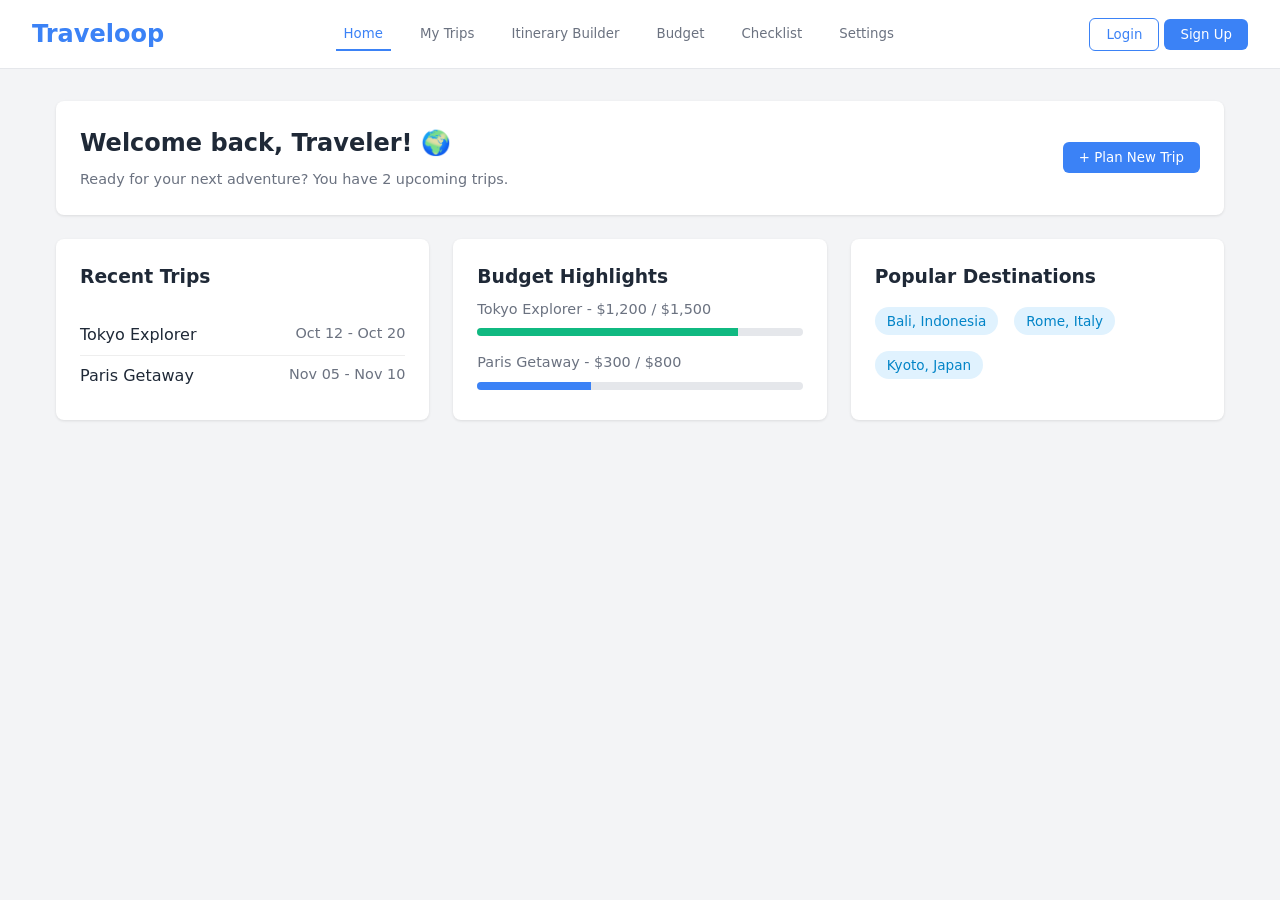
==== index.html @ bc07c1ad "Add files via upload" ====
<!DOCTYPE html>
<html lang="en">
<head>
    <meta charset="UTF-8">
    <meta name="viewport" content="width=device-width, initial-scale=1.0">
    <title>Traveloop - Travel Planning</title>
    <style>
        /* Base Variables & Reset */
        :root {
            --primary: #3b82f6;
            --primary-hover: #2563eb;
            --secondary: #10b981;
            --bg-body: #f3f4f6;
            --bg-surface: #ffffff;
            --text-main: #1f2937;
            --text-muted: #6b7280;
            --border: #e5e7eb;
            --danger: #ef4444;
        }
        * { box-sizing: border-box; margin: 0; padding: 0; font-family: 'Segoe UI', system-ui, sans-serif; }
        body { background-color: var(--bg-body); color: var(--text-main); line-height: 1.5; }

        /* Typography & Utility Classes */
        h1, h2, h3 { color: var(--text-main); margin-bottom: 0.5rem; }
        .text-muted { color: var(--text-muted); font-size: 0.9rem; }
        .flex { display: flex; }
        .justify-between { justify-content: space-between; }
        .align-center { align-items: center; }
        .gap-4 { gap: 1rem; }
        .btn { padding: 0.5rem 1rem; border: none; border-radius: 0.375rem; cursor: pointer; font-weight: 500; transition: background 0.2s; }
        .btn-primary { background: var(--primary); color: white; }
        .btn-primary:hover { background: var(--primary-hover); }
        .btn-outline { background: transparent; border: 1px solid var(--primary); color: var(--primary); }
        .btn-danger { background: var(--danger); color: white; }

        /* Navigation Bar */
        .navbar { background: var(--bg-surface); padding: 1rem 2rem; border-bottom: 1px solid var(--border); position: sticky; top: 0; z-index: 100; }
        .logo { font-size: 1.5rem; font-weight: bold; color: var(--primary); cursor: pointer; }
        .nav-links button { background: none; border: none; color: var(--text-muted); font-weight: 500; cursor: pointer; padding: 0.5rem; margin-right: 1rem; }
        .nav-links button:hover, .nav-links button.active { color: var(--primary); border-bottom: 2px solid var(--primary); }

        /* Layout */
        .container { max-width: 1200px; margin: 2rem auto; padding: 0 1rem; }
        .view-section { display: none; animation: fadeIn 0.3s ease-in; }
        .view-section.active { display: block; }
        @keyframes fadeIn { from { opacity: 0; transform: translateY(10px); } to { opacity: 1; transform: translateY(0); } }

        /* Cards & Forms */
        .card { background: var(--bg-surface); border-radius: 0.5rem; padding: 1.5rem; box-shadow: 0 1px 3px rgba(0,0,0,0.1); margin-bottom: 1.5rem; }
        .grid { display: grid; grid-template-columns: repeat(auto-fill, minmax(300px, 1fr)); gap: 1.5rem; }
        .form-group { margin-bottom: 1rem; display: flex; flex-direction: column; }
        .form-group label { font-weight: 500; margin-bottom: 0.25rem; font-size: 0.9rem; }
        .form-group input, .form-group textarea, .form-group select { padding: 0.5rem; border: 1px solid var(--border); border-radius: 0.25rem; font-family: inherit; }
        
        /* Specific Component Styles */
        .budget-bar { height: 8px; background: var(--border); border-radius: 4px; overflow: hidden; margin-top: 0.5rem; }
        .budget-fill { height: 100%; background: var(--secondary); width: 65%; }
        .checklist-item { display: flex; align-items: center; gap: 0.5rem; padding: 0.5rem 0; border-bottom: 1px solid var(--border); }
        .timeline-stop { border-left: 2px solid var(--primary); padding-left: 1.5rem; margin-bottom: 1.5rem; position: relative; }
        .timeline-stop::before { content: ''; position: absolute; left: -6px; top: 0; width: 10px; height: 10px; border-radius: 50%; background: var(--primary); }
    </style>
</head>
<body>

    <nav class="navbar flex justify-between align-center">
        <div class="logo" onclick="navigate('home')">Traveloop</div>
        <div class="nav-links">
            <button onclick="navigate('home')" class="active" id="nav-home">Home</button>
            <button onclick="navigate('my-trips')" id="nav-my-trips">My Trips</button>
            <button onclick="navigate('builder')" id="nav-builder">Itinerary Builder</button>
            <button onclick="navigate('budget')" id="nav-budget">Budget</button>
            <button onclick="navigate('checklist')" id="nav-checklist">Checklist</button>
            <button onclick="navigate('settings')" id="nav-settings">Settings</button>
        </div>
        <div class="auth-buttons">
            <button class="btn btn-outline" onclick="alert('Login modal opened')">Login</button>
            <button class="btn btn-primary" onclick="alert('Signup modal opened')">Sign Up</button>
        </div>
    </nav>

    <div class="container">

        <section id="home" class="view-section active">
            <div class="card flex justify-between align-center">
                <div>
                    <h2>Welcome back, Traveler! 🌍</h2>
                    <p class="text-muted">Ready for your next adventure? You have 2 upcoming trips.</p>
                </div>
                <button class="btn btn-primary" onclick="navigate('create-trip')">+ Plan New Trip</button>
            </div>

            <div class="grid">
                <div class="card">
                    <h3>Recent Trips</h3>
                    <ul style="list-style: none; padding-top: 1rem;">
                        <li class="flex justify-between" style="padding: 0.5rem 0; border-bottom: 1px solid #eee;">
                            <span>Tokyo Explorer</span> <span class="text-muted">Oct 12 - Oct 20</span>
                        </li>
                        <li class="flex justify-between" style="padding: 0.5rem 0;">
                            <span>Paris Getaway</span> <span class="text-muted">Nov 05 - Nov 10</span>
                        </li>
                    </ul>
                </div>
                <div class="card">
                    <h3>Budget Highlights</h3>
                    <p class="text-muted">Tokyo Explorer - $1,200 / $1,500</p>
                    <div class="budget-bar"><div class="budget-fill" style="width: 80%;"></div></div>
                    <p class="text-muted" style="margin-top: 1rem;">Paris Getaway - $300 / $800</p>
                    <div class="budget-bar"><div class="budget-fill" style="width: 35%; background: var(--primary);"></div></div>
                </div>
                <div class="card">
                    <h3>Popular Destinations</h3>
                    <div class="flex gap-4" style="margin-top: 1rem; flex-wrap: wrap;">
                        <span style="background: #e0f2fe; color: #0284c7; padding: 0.25rem 0.75rem; border-radius: 1rem; font-size: 0.85rem;">Bali, Indonesia</span>
                        <span style="background: #e0f2fe; color: #0284c7; padding: 0.25rem 0.75rem; border-radius: 1rem; font-size: 0.85rem;">Rome, Italy</span>
                        <span style="background: #e0f2fe; color: #0284c7; padding: 0.25rem 0.75rem; border-radius: 1rem; font-size: 0.85rem;">Kyoto, Japan</span>
                    </div>
                </div>
            </div>
        </section>

        <section id="create-trip" class="view-section">
            <div class="card" style="max-width: 600px; margin: 0 auto;">
                <h2>Create a New Trip</h2>
                <form onsubmit="event.preventDefault(); alert('Trip Saved!'); navigate('my-trips');">
                    <div class="form-group">
                        <label>Trip Name</label>
                        <input type="text" placeholder="e.g., Summer Backpacking" required>
                    </div>
                    <div class="flex gap-4">
                        <div class="form-group" style="flex: 1;">
                            <label>Start Date</label>
                            <input type="date" required>
                        </div>
                        <div class="form-group" style="flex: 1;">
                            <label>End Date</label>
                            <input type="date" required>
                        </div>
                    </div>
                    <div class="form-group">
                        <label>Description</label>
                        <textarea rows="3" placeholder="What is the vibe of this trip?"></textarea>
                    </div>
                    <div class="form-group">
                        <label>Cover Photo (Optional)</label>
                        <input type="file" accept="image/*">
                    </div>
                    <div style="text-align: right; margin-top: 1rem;">
                        <button type="button" class="btn btn-outline" onclick="navigate('home')">Cancel</button>
                        <button type="submit" class="btn btn-primary">Save Trip</button>
                    </div>
                </form>
            </div>
        </section>

        <section id="my-trips" class="view-section">
            <div class="flex justify-between align-center" style="margin-bottom: 1.5rem;">
                <h2>My Trips</h2>
                <button class="btn btn-primary" onclick="navigate('create-trip')">Create New</button>
            </div>
            <div class="grid">
                <div class="card">
                    <div style="background: #cbd5e1; height: 120px; border-radius: 0.25rem; margin-bottom: 1rem;"></div>
                    <h3>Tokyo Explorer</h3>
                    <p class="text-muted">Oct 12, 2024 - Oct 20, 2024</p>
                    <p class="text-muted">Destinations: 3 Cities</p>
                    <div class="flex justify-between" style="margin-top: 1rem;">
                        <button class="btn btn-primary" onclick="navigate('builder')">Manage Plan</button>
                        <div>
                            <button class="btn btn-outline" style="padding: 0.3rem 0.5rem;" title="Edit">✎</button>
                            <button class="btn btn-danger" style="padding: 0.3rem 0.5rem;" title="Delete">🗑</button>
                        </div>
                    </div>
                </div>
            </div>
        </section>

        <section id="builder" class="view-section">
            <div class="card">
                <div class="flex justify-between align-center" style="margin-bottom: 2rem;">
                    <h2>Tokyo Explorer - Itinerary</h2>
                    <div class="flex gap-4">
                        <button class="btn btn-outline" onclick="alert('Opening City Search Sidebar...')">+ Add City Stop</button>
                        <button class="btn btn-primary" onclick="alert('Opening Activity Search...')">+ Add Activity</button>
                    </div>
                </div>

                <div class="timeline-stop">
                    <h3>Day 1: Tokyo Arrival</h3>
                    <p class="text-muted">Oct 12, 2024</p>
                    <div class="card" style="margin-top: 1rem; box-shadow: none; border: 1px solid var(--border);">
                        <div class="flex justify-between">
                            <strong>Check-in at Shinjuku Hotel</strong>
                            <span>2:00 PM</span>
                        </div>
                        <p class="text-muted">Cost: $150/night</p>
                    </div>
                </div>
                
                <div class="timeline-stop">
                    <h3>Day 2: Exploring Shibuya</h3>
                    <p class="text-muted">Oct 13, 2024</p>
                    <div class="card" style="margin-top: 1rem; box-shadow: none; border: 1px solid var(--border);">
                        <div class="flex justify-between">
                            <strong>Shibuya Crossing & Hachiko</strong>
                            <span>10:00 AM</span>
                        </div>
                        <p class="text-muted">Activity • Free</p>
                    </div>
                </div>
            </div>
        </section>

        <section id="budget" class="view-section">
            <div class="card">
                <h2>Trip Budget & Cost Breakdown</h2>
                <div class="grid">
                    <div>
                        <h3>Total Estimated: $1,500</h3>
                        <p class="text-muted" style="color: var(--danger);">Alert: Day 2 is $50 over budget!</p>
                        
                        <div style="margin-top: 2rem;">
                            <label>Stay (40%)</label>
                            <div class="budget-bar"><div class="budget-fill" style="width: 40%; background: #8b5cf6;"></div></div>
                            <label style="display:block; margin-top:1rem;">Flights (30%)</label>
                            <div class="budget-bar"><div class="budget-fill" style="width: 30%; background: #ec4899;"></div></div>
                            <label style="display:block; margin-top:1rem;">Activities & Food (30%)</label>
                            <div class="budget-bar"><div class="budget-fill" style="width: 30%; background: #f59e0b;"></div></div>
                        </div>
                    </div>
                    <div style="display: flex; justify-content: center; align-items: center;">
                        <div style="width: 200px; height: 200px; border-radius: 50%; border: 20px solid #f3f4f6; border-top-color: #8b5cf6; border-right-color: #ec4899; border-bottom-color: #f59e0b; border-left-color: #f59e0b;"></div>
                    </div>
                </div>
            </div>
        </section>

        <section id="checklist" class="view-section">
            <div class="card" style="max-width: 600px; margin: 0 auto;">
                <div class="flex justify-between align-center">
                    <h2>Packing Checklist</h2>
                    <button class="btn btn-outline" onclick="alert('Checklist Reset!')">Reset List</button>
                </div>
                
                <div style="margin-top: 1.5rem;">
                    <h3>Documents</h3>
                    <div class="checklist-item"><input type="checkbox" checked> Passport & Visa</div>
                    <div class="checklist-item"><input type="checkbox"> Flight Tickets</div>
                </div>

                <div style="margin-top: 1.5rem;">
                    <h3>Electronics</h3>
                    <div class="checklist-item"><input type="checkbox"> Phone Charger</div>
                    <div class="checklist-item"><input type="checkbox"> Power Bank</div>
                    <div class="checklist-item"><input type="checkbox"> Universal Adapter</div>
                </div>
                
                <div class="flex gap-4" style="margin-top: 1.5rem;">
                    <input type="text" placeholder="Add new item..." style="flex: 1; padding: 0.5rem; border: 1px solid var(--border); border-radius: 0.25rem;">
                    <button class="btn btn-primary">Add</button>
                </div>
            </div>
        </section>

        <section id="settings" class="view-section">
            <div class="card" style="max-width: 600px; margin: 0 auto;">
                <h2>User Profile & Settings</h2>
                <div class="form-group">
                    <label>Display Name</label>
                    <input type="text" value="Traveler Jane">
                </div>
                <div class="form-group">
                    <label>Email Address</label>
                    <input type="email" value="jane@traveloop.com">
                </div>
                <div class="form-group">
                    <label>Language Preference</label>
                    <select>
                        <option>English</option>
                        <option>Spanish</option>
                        <option>French</option>
                    </select>
                </div>
                <div style="margin-top: 2rem; border-top: 1px solid var(--border); padding-top: 1rem;">
                    <button class="btn btn-danger" onclick="alert('Are you sure you want to delete your account?')">Delete Account</button>
                </div>
            </div>
        </section>

    </div>

    <script>
        function navigate(viewId) {
            // Hide all sections
            const sections = document.querySelectorAll('.view-section');
            sections.forEach(section => {
                section.classList.remove('active');
            });

            // Remove active class from nav buttons
            const navButtons = document.querySelectorAll('.nav-links button');
            navButtons.forEach(btn => {
                btn.classList.remove('active');
            });

            // Show selected section
            const targetSection = document.getElementById(viewId);
            if (targetSection) {
                targetSection.classList.add('active');
            }

            // Highlight nav button if it exists
            const targetNav = document.getElementById('nav-' + viewId);
            if (targetNav) {
                targetNav.classList.add('active');
            }
        }
    </script>
</body>
</html>
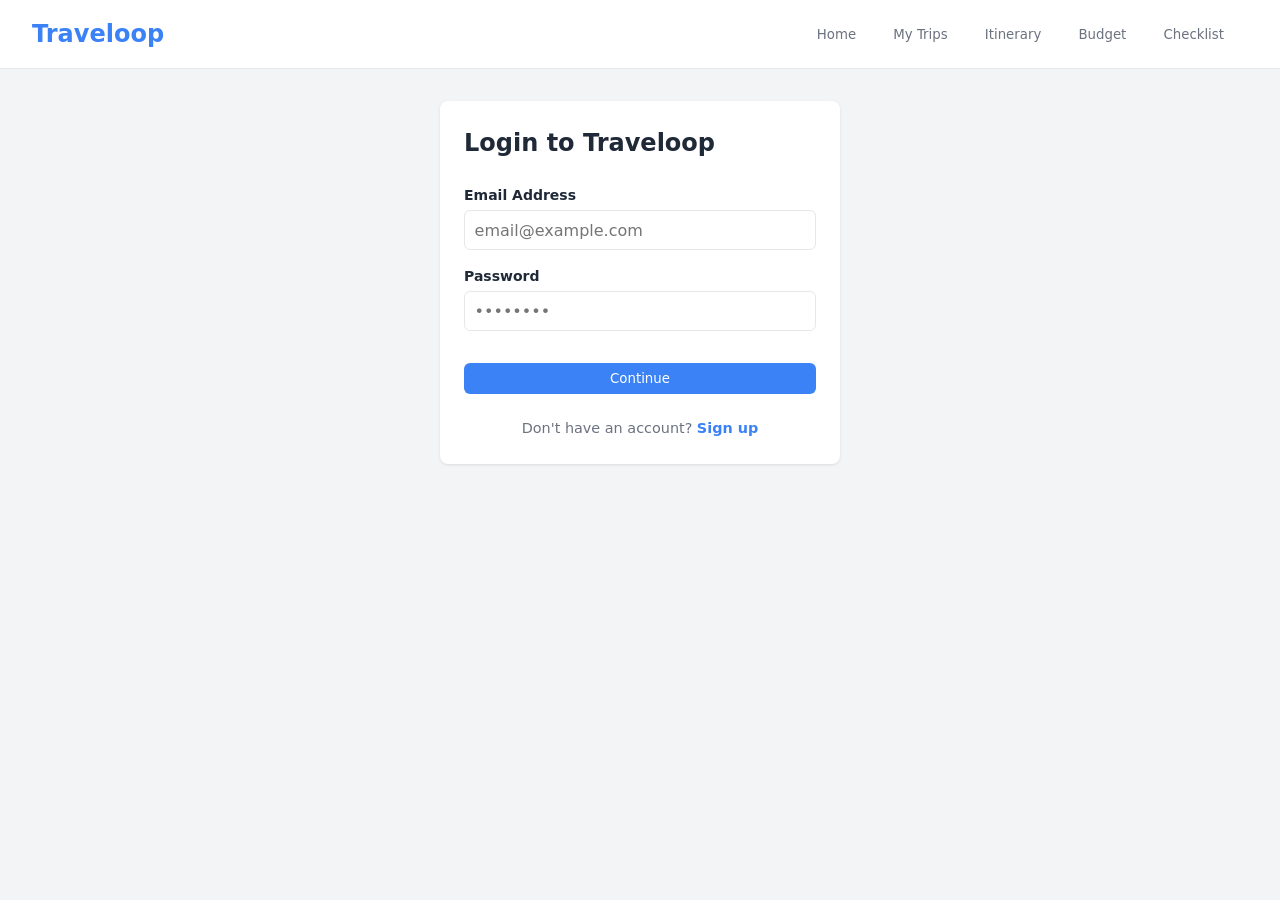
==== commit 6c082b67: "Add files via upload" ====
--- a/index.html
+++ b/index.html
@@ -3,318 +3,360 @@
 <head>
     <meta charset="UTF-8">
     <meta name="viewport" content="width=device-width, initial-scale=1.0">
-    <title>Traveloop - Travel Planning</title>
+    <title>Traveloop - End-to-End Travel Planning</title>
     <style>
-        /* Base Variables & Reset */
-        :root {
-            --primary: #3b82f6;
-            --primary-hover: #2563eb;
-            --secondary: #10b981;
-            --bg-body: #f3f4f6;
-            --bg-surface: #ffffff;
-            --text-main: #1f2937;
-            --text-muted: #6b7280;
-            --border: #e5e7eb;
-            --danger: #ef4444;
+        :root { 
+            --primary: #3b82f6; --primary-hover: #2563eb; --secondary: #10b981; 
+            --bg-body: #f3f4f6; --bg-surface: #ffffff; --text-main: #1f2937; 
+            --text-muted: #6b7280; --border: #e5e7eb; --danger: #ef4444; 
         }
         * { box-sizing: border-box; margin: 0; padding: 0; font-family: 'Segoe UI', system-ui, sans-serif; }
         body { background-color: var(--bg-body); color: var(--text-main); line-height: 1.5; }
-
-        /* Typography & Utility Classes */
-        h1, h2, h3 { color: var(--text-main); margin-bottom: 0.5rem; }
-        .text-muted { color: var(--text-muted); font-size: 0.9rem; }
-        .flex { display: flex; }
-        .justify-between { justify-content: space-between; }
-        .align-center { align-items: center; }
-        .gap-4 { gap: 1rem; }
-        .btn { padding: 0.5rem 1rem; border: none; border-radius: 0.375rem; cursor: pointer; font-weight: 500; transition: background 0.2s; }
+        
+        /* Navigation */
+        .navbar { background: var(--bg-surface); padding: 1rem 2rem; border-bottom: 1px solid var(--border); position: sticky; top: 0; z-index: 100; }
+        .logo { font-size: 1.5rem; font-weight: bold; color: var(--primary); cursor: pointer; }
+        .nav-links button { background: none; border: none; color: var(--text-muted); font-weight: 500; cursor: pointer; padding: 0.5rem; margin-right: 1rem; transition: 0.2s; }
+        .nav-links button.active { color: var(--primary); border-bottom: 2px solid var(--primary); }
+        
+        /* Layout */
+        .container { max-width: 1200px; margin: 2rem auto; padding: 0 1rem; }
+        .view-section { display: none; }
+        .view-section.active { display: block; animation: fadeIn 0.3s ease-in; }
+        @keyframes fadeIn { from { opacity: 0; transform: translateY(10px); } to { opacity: 1; transform: translateY(0); } }
+        
+        /* Components */
+        .card { background: var(--bg-surface); border-radius: 0.5rem; padding: 1.5rem; box-shadow: 0 1px 3px rgba(0,0,0,0.1); margin-bottom: 1.5rem; }
+        .grid { display: grid; grid-template-columns: repeat(auto-fill, minmax(300px, 1fr)); gap: 1.5rem; }
+        .btn { padding: 0.5rem 1rem; border: none; border-radius: 0.375rem; cursor: pointer; font-weight: 500; transition: 0.2s; }
         .btn-primary { background: var(--primary); color: white; }
         .btn-primary:hover { background: var(--primary-hover); }
         .btn-outline { background: transparent; border: 1px solid var(--primary); color: var(--primary); }
-        .btn-danger { background: var(--danger); color: white; }
-
-        /* Navigation Bar */
-        .navbar { background: var(--bg-surface); padding: 1rem 2rem; border-bottom: 1px solid var(--border); position: sticky; top: 0; z-index: 100; }
-        .logo { font-size: 1.5rem; font-weight: bold; color: var(--primary); cursor: pointer; }
-        .nav-links button { background: none; border: none; color: var(--text-muted); font-weight: 500; cursor: pointer; padding: 0.5rem; margin-right: 1rem; }
-        .nav-links button:hover, .nav-links button.active { color: var(--primary); border-bottom: 2px solid var(--primary); }
-
-        /* Layout */
-        .container { max-width: 1200px; margin: 2rem auto; padding: 0 1rem; }
-        .view-section { display: none; animation: fadeIn 0.3s ease-in; }
-        .view-section.active { display: block; }
-        @keyframes fadeIn { from { opacity: 0; transform: translateY(10px); } to { opacity: 1; transform: translateY(0); } }
-
-        /* Cards & Forms */
-        .card { background: var(--bg-surface); border-radius: 0.5rem; padding: 1.5rem; box-shadow: 0 1px 3px rgba(0,0,0,0.1); margin-bottom: 1.5rem; }
-        .grid { display: grid; grid-template-columns: repeat(auto-fill, minmax(300px, 1fr)); gap: 1.5rem; }
+        .btn-danger { background: transparent; color: var(--danger); }
+        
+        /* Forms */
         .form-group { margin-bottom: 1rem; display: flex; flex-direction: column; }
-        .form-group label { font-weight: 500; margin-bottom: 0.25rem; font-size: 0.9rem; }
-        .form-group input, .form-group textarea, .form-group select { padding: 0.5rem; border: 1px solid var(--border); border-radius: 0.25rem; font-family: inherit; }
-        
-        /* Specific Component Styles */
-        .budget-bar { height: 8px; background: var(--border); border-radius: 4px; overflow: hidden; margin-top: 0.5rem; }
-        .budget-fill { height: 100%; background: var(--secondary); width: 65%; }
-        .checklist-item { display: flex; align-items: center; gap: 0.5rem; padding: 0.5rem 0; border-bottom: 1px solid var(--border); }
-        .timeline-stop { border-left: 2px solid var(--primary); padding-left: 1.5rem; margin-bottom: 1.5rem; position: relative; }
+        .form-group label { font-size: 0.875rem; font-weight: 600; margin-bottom: 0.25rem; }
+        .form-group input, .form-group textarea { padding: 0.6rem; border: 1px solid var(--border); border-radius: 0.375rem; font-size: 1rem; }
+        
+        /* Itinerary Timeline */
+        .timeline-stop { border-left: 2px solid var(--primary); padding-left: 1.5rem; margin-bottom: 2rem; position: relative; }
         .timeline-stop::before { content: ''; position: absolute; left: -6px; top: 0; width: 10px; height: 10px; border-radius: 50%; background: var(--primary); }
+        
+        /* Utility Classes */
+        .flex { display: flex; } .justify-between { justify-content: space-between; } .align-center { align-items: center; } .gap-4 { gap: 1rem; }
+        .text-muted { color: var(--text-muted); font-size: 0.9rem; }
     </style>
 </head>
 <body>
 
     <nav class="navbar flex justify-between align-center">
-        <div class="logo" onclick="navigate('home')">Traveloop</div>
+        <div class="logo" onclick="App.navigate('home')">Traveloop</div>
         <div class="nav-links">
-            <button onclick="navigate('home')" class="active" id="nav-home">Home</button>
-            <button onclick="navigate('my-trips')" id="nav-my-trips">My Trips</button>
-            <button onclick="navigate('builder')" id="nav-builder">Itinerary Builder</button>
-            <button onclick="navigate('budget')" id="nav-budget">Budget</button>
-            <button onclick="navigate('checklist')" id="nav-checklist">Checklist</button>
-            <button onclick="navigate('settings')" id="nav-settings">Settings</button>
-        </div>
-        <div class="auth-buttons">
-            <button class="btn btn-outline" onclick="alert('Login modal opened')">Login</button>
-            <button class="btn btn-primary" onclick="alert('Signup modal opened')">Sign Up</button>
+            <button onclick="App.navigate('home')" id="nav-home">Home</button>
+            <button onclick="App.navigate('my-trips')" id="nav-my-trips">My Trips</button>
+            <button onclick="App.navigate('builder')" id="nav-builder">Itinerary</button>
+            <button onclick="App.navigate('budget')" id="nav-budget">Budget</button>
+            <button onclick="App.navigate('checklist')" id="nav-checklist">Checklist</button>
         </div>
     </nav>
 
     <div class="container">
-
-        <section id="home" class="view-section active">
+        <section id="auth" class="view-section">
+    <div class="card" style="max-width: 400px; margin: 2rem auto;">
+        <h2 id="auth-title">Login to Traveloop</h2>
+        <form id="auth-form" style="margin-top: 1.5rem;">
+            <div class="form-group" id="name-group" style="display:none;">
+                <label>Full Name</label>
+                <input type="text" name="name" placeholder="John Doe">
+            </div>
+            
+            <div class="form-group">
+                <label>Email Address</label>
+                <input type="email" name="email" required placeholder="email@example.com">
+            </div>
+            
+            <div class="form-group">
+                <label>Password</label>
+                <input type="password" name="password" required placeholder="••••••••">
+            </div>
+            
+            <button type="submit" class="btn btn-primary" style="width: 100%; margin-top: 1rem;">Continue</button>
+            
+            <p class="text-muted" style="margin-top: 1.5rem; text-align: center; cursor: pointer;" onclick="App.toggleAuthMode()">
+                Don't have an account? <span style="color: var(--primary); font-weight: 600;">Sign up</span>
+            </p>
+        </form>
+    </div>
+</section>
+        <section id="home" class="view-section">
             <div class="card flex justify-between align-center">
                 <div>
-                    <h2>Welcome back, Traveler! 🌍</h2>
-                    <p class="text-muted">Ready for your next adventure? You have 2 upcoming trips.</p>
-                </div>
-                <button class="btn btn-primary" onclick="navigate('create-trip')">+ Plan New Trip</button>
-            </div>
-
+                    <h2>Welcome to Traveloop 🌍</h2>
+                    <p class="text-muted">Transforming the way you plan and experience travel[cite: 4].</p>
+                </div>
+                <button class="btn btn-primary" onclick="App.navigate('create-trip')">+ Plan New Trip</button>
+            </div>
             <div class="grid">
                 <div class="card">
                     <h3>Recent Trips</h3>
-                    <ul style="list-style: none; padding-top: 1rem;">
-                        <li class="flex justify-between" style="padding: 0.5rem 0; border-bottom: 1px solid #eee;">
-                            <span>Tokyo Explorer</span> <span class="text-muted">Oct 12 - Oct 20</span>
-                        </li>
-                        <li class="flex justify-between" style="padding: 0.5rem 0;">
-                            <span>Paris Getaway</span> <span class="text-muted">Nov 05 - Nov 10</span>
-                        </li>
-                    </ul>
+                    <div id="dashboard-recent-list" style="margin-top:1rem;"></div>
                 </div>
                 <div class="card">
-                    <h3>Budget Highlights</h3>
-                    <p class="text-muted">Tokyo Explorer - $1,200 / $1,500</p>
-                    <div class="budget-bar"><div class="budget-fill" style="width: 80%;"></div></div>
-                    <p class="text-muted" style="margin-top: 1rem;">Paris Getaway - $300 / $800</p>
-                    <div class="budget-bar"><div class="budget-fill" style="width: 35%; background: var(--primary);"></div></div>
-                </div>
-                <div class="card">
-                    <h3>Popular Destinations</h3>
-                    <div class="flex gap-4" style="margin-top: 1rem; flex-wrap: wrap;">
-                        <span style="background: #e0f2fe; color: #0284c7; padding: 0.25rem 0.75rem; border-radius: 1rem; font-size: 0.85rem;">Bali, Indonesia</span>
-                        <span style="background: #e0f2fe; color: #0284c7; padding: 0.25rem 0.75rem; border-radius: 1rem; font-size: 0.85rem;">Rome, Italy</span>
-                        <span style="background: #e0f2fe; color: #0284c7; padding: 0.25rem 0.75rem; border-radius: 1rem; font-size: 0.85rem;">Kyoto, Japan</span>
-                    </div>
+                    <h3>Budget Overview</h3>
+                    <div id="dashboard-budget-summary">Select a trip to see highlights[cite: 35].</div>
                 </div>
             </div>
         </section>
 
         <section id="create-trip" class="view-section">
             <div class="card" style="max-width: 600px; margin: 0 auto;">
-                <h2>Create a New Trip</h2>
-                <form onsubmit="event.preventDefault(); alert('Trip Saved!'); navigate('my-trips');">
-                    <div class="form-group">
-                        <label>Trip Name</label>
-                        <input type="text" placeholder="e.g., Summer Backpacking" required>
+                <h2>Start Your Journey [cite: 38]</h2>
+                <form id="form-create-trip" style="margin-top:1.5rem;">
+                    <div class="form-group"><label>Trip Name</label><input name="name" placeholder="e.g. Summer in Europe" required></div>
+                    <div class="flex gap-4">
+                        <div class="form-group" style="flex: 1;"><label>Start Date</label><input name="start" type="date" required></div>
+                        <div class="form-group" style="flex: 1;"><label>End Date</label><input name="end" type="date" required></div>
                     </div>
-                    <div class="flex gap-4">
-                        <div class="form-group" style="flex: 1;">
-                            <label>Start Date</label>
-                            <input type="date" required>
-                        </div>
-                        <div class="form-group" style="flex: 1;">
-                            <label>End Date</label>
-                            <input type="date" required>
-                        </div>
-                    </div>
-                    <div class="form-group">
-                        <label>Description</label>
-                        <textarea rows="3" placeholder="What is the vibe of this trip?"></textarea>
-                    </div>
-                    <div class="form-group">
-                        <label>Cover Photo (Optional)</label>
-                        <input type="file" accept="image/*">
-                    </div>
-                    <div style="text-align: right; margin-top: 1rem;">
-                        <button type="button" class="btn btn-outline" onclick="navigate('home')">Cancel</button>
-                        <button type="submit" class="btn btn-primary">Save Trip</button>
-                    </div>
+                    <div class="form-group"><label>Description [cite: 40]</label><textarea name="desc" rows="3" placeholder="What are you dreaming of?"></textarea></div>
+                    <div style="text-align: right;"><button type="submit" class="btn btn-primary">Create Itinerary</button></div>
                 </form>
             </div>
         </section>
 
         <section id="my-trips" class="view-section">
             <div class="flex justify-between align-center" style="margin-bottom: 1.5rem;">
-                <h2>My Trips</h2>
-                <button class="btn btn-primary" onclick="navigate('create-trip')">Create New</button>
-            </div>
-            <div class="grid">
-                <div class="card">
-                    <div style="background: #cbd5e1; height: 120px; border-radius: 0.25rem; margin-bottom: 1rem;"></div>
-                    <h3>Tokyo Explorer</h3>
-                    <p class="text-muted">Oct 12, 2024 - Oct 20, 2024</p>
-                    <p class="text-muted">Destinations: 3 Cities</p>
-                    <div class="flex justify-between" style="margin-top: 1rem;">
-                        <button class="btn btn-primary" onclick="navigate('builder')">Manage Plan</button>
-                        <div>
-                            <button class="btn btn-outline" style="padding: 0.3rem 0.5rem;" title="Edit">✎</button>
-                            <button class="btn btn-danger" style="padding: 0.3rem 0.5rem;" title="Delete">🗑</button>
-                        </div>
-                    </div>
-                </div>
-            </div>
+                <h2>My Planned Trips [cite: 43]</h2>
+                <button class="btn btn-primary" onclick="App.navigate('create-trip')">Add New</button>
+            </div>
+            <div class="grid" id="trip-list-grid"></div>
         </section>
 
         <section id="builder" class="view-section">
             <div class="card">
                 <div class="flex justify-between align-center" style="margin-bottom: 2rem;">
-                    <h2>Tokyo Explorer - Itinerary</h2>
-                    <div class="flex gap-4">
-                        <button class="btn btn-outline" onclick="alert('Opening City Search Sidebar...')">+ Add City Stop</button>
-                        <button class="btn btn-primary" onclick="alert('Opening Activity Search...')">+ Add Activity</button>
-                    </div>
-                </div>
-
-                <div class="timeline-stop">
-                    <h3>Day 1: Tokyo Arrival</h3>
-                    <p class="text-muted">Oct 12, 2024</p>
-                    <div class="card" style="margin-top: 1rem; box-shadow: none; border: 1px solid var(--border);">
-                        <div class="flex justify-between">
-                            <strong>Check-in at Shinjuku Hotel</strong>
-                            <span>2:00 PM</span>
-                        </div>
-                        <p class="text-muted">Cost: $150/night</p>
-                    </div>
-                </div>
-                
-                <div class="timeline-stop">
-                    <h3>Day 2: Exploring Shibuya</h3>
-                    <p class="text-muted">Oct 13, 2024</p>
-                    <div class="card" style="margin-top: 1rem; box-shadow: none; border: 1px solid var(--border);">
-                        <div class="flex justify-between">
-                            <strong>Shibuya Crossing & Hachiko</strong>
-                            <span>10:00 AM</span>
-                        </div>
-                        <p class="text-muted">Activity • Free</p>
-                    </div>
-                </div>
+                    <h2 id="builder-trip-name">Itinerary Builder</h2>
+                    <button class="btn btn-outline" onclick="App.addStopPrompt()">+ Add City Stop [cite: 51]</button>
+                </div>
+                <div id="itinerary-timeline"></div>
             </div>
         </section>
 
         <section id="budget" class="view-section">
             <div class="card">
-                <h2>Trip Budget & Cost Breakdown</h2>
-                <div class="grid">
-                    <div>
-                        <h3>Total Estimated: $1,500</h3>
-                        <p class="text-muted" style="color: var(--danger);">Alert: Day 2 is $50 over budget!</p>
-                        
-                        <div style="margin-top: 2rem;">
-                            <label>Stay (40%)</label>
-                            <div class="budget-bar"><div class="budget-fill" style="width: 40%; background: #8b5cf6;"></div></div>
-                            <label style="display:block; margin-top:1rem;">Flights (30%)</label>
-                            <div class="budget-bar"><div class="budget-fill" style="width: 30%; background: #ec4899;"></div></div>
-                            <label style="display:block; margin-top:1rem;">Activities & Food (30%)</label>
-                            <div class="budget-bar"><div class="budget-fill" style="width: 30%; background: #f59e0b;"></div></div>
-                        </div>
-                    </div>
-                    <div style="display: flex; justify-content: center; align-items: center;">
-                        <div style="width: 200px; height: 200px; border-radius: 50%; border: 20px solid #f3f4f6; border-top-color: #8b5cf6; border-right-color: #ec4899; border-bottom-color: #f59e0b; border-left-color: #f59e0b;"></div>
-                    </div>
-                </div>
+                <h2>Cost Breakdown & Analysis [cite: 70]</h2>
+                <div id="budget-content" style="margin-top:1.5rem;"></div>
             </div>
         </section>
 
         <section id="checklist" class="view-section">
             <div class="card" style="max-width: 600px; margin: 0 auto;">
+                <h2>Packing Checklist [cite: 75]</h2>
+                <div id="checklist-ui" style="margin-top:1.5rem;"></div>
+            </div>
+        </section>
+    </div>
+
+    <script>const App = {
+    state: { 
+        userId: localStorage.getItem('tr_uid'), 
+        activeTripId: null,
+        currentView: 'auth' 
+    },
+
+    init() {
+        this.attachListeners();
+        // If user is logged in, go home. Otherwise, show auth screen[cite: 29].
+        this.state.userId ? this.navigate('home') : this.navigate('auth');
+    },
+
+    attachListeners() {
+        const authForm = document.getElementById('auth-form');
+        if (authForm) authForm.onsubmit = (e) => this.handleAuth(e);
+
+        const tripForm = document.getElementById('form-create-trip');
+        if (tripForm) {
+            tripForm.onsubmit = async (e) => {
+                e.preventDefault();
+                const fd = new FormData(e.target);
+                const data = Object.fromEntries(fd);
+                data.user_id = this.state.userId;
+
+                const res = await fetch('api.php?action=createTrip', {
+                    method: 'POST',
+                    body: JSON.stringify(data)
+                });
+                const result = await res.json();
+                if (result.success) {
+                    this.state.activeTripId = result.trip_id;
+                    this.navigate('builder');
+                }
+            };
+        }
+    },
+
+    navigate(viewId) {
+        this.state.currentView = viewId;
+        // Reset visibility for all sections
+        document.querySelectorAll('.view-section').forEach(s => s.classList.remove('active'));
+        document.querySelectorAll('.nav-links button').forEach(b => b.classList.remove('active'));
+        
+        const target = document.getElementById(viewId);
+        if (target) {
+            target.classList.add('active');
+        } else {
+            console.error("Could not find section ID:", viewId);
+        }
+        
+        const navBtn = document.getElementById('nav-' + viewId);
+        if (navBtn) navBtn.classList.add('active');
+        
+        this.render();
+    },
+
+    render() {
+        if (this.state.currentView === 'home' || this.state.currentView === 'my-trips') this.renderTripList();
+        if (this.state.activeTripId) {
+            this.renderItinerary(); // Fixed version
+            this.renderBudget();    // Financial breakdown [cite: 69]
+            this.renderChecklist(); // New packing list [cite: 73]
+        }
+    },
+
+    async handleAuth(e) {
+        e.preventDefault();
+        const fd = new FormData(e.target);
+        const nameGroup = document.getElementById('name-group');
+        const mode = (nameGroup && nameGroup.style.display === 'block') ? 'signup' : 'login';
+        
+        const response = await fetch(`api.php?action=${mode}`, {
+            method: 'POST',
+            body: JSON.stringify(Object.fromEntries(fd))
+        });
+        const res = await response.json();
+        
+        if (res.success) {
+            if (mode === 'login') {
+                localStorage.setItem('tr_uid', res.user.id);
+                location.reload();
+            } else {
+                alert("Account created! Please login.");
+                this.toggleAuthMode();
+            }
+        } else {
+            alert(res.message || "Auth failed");
+        }
+    },
+
+    toggleAuthMode() {
+        const title = document.getElementById('auth-title');
+        const nameGroup = document.getElementById('name-group');
+        const isLogin = title.innerText.includes('Login');
+        title.innerText = isLogin ? 'Create Account' : 'Login to Traveloop';
+        if(nameGroup) nameGroup.style.display = isLogin ? 'block' : 'none';
+    },
+
+    async renderChecklist() {
+        const res = await fetch(`api.php?action=getChecklist&trip_id=${this.state.activeTripId}`);
+        const items = await res.json();
+        const container = document.getElementById('checklist-items');
+        if (!container) return;
+
+        container.innerHTML = `
+            <div class="flex gap-4" style="margin-bottom:1rem">
+                <input type="text" id="chk-input" placeholder="Add item (e.g. Passport)" style="flex:1">
+                <button class="btn btn-primary" onclick="App.addChecklistItem()">Add</button>
+            </div>
+            ${items.map(i => `
+                <div class="flex align-center gap-4" style="margin-bottom:0.5rem">
+                    <input type="checkbox" ${i.is_packed == 1 ? 'checked' : ''} onchange="App.toggleCheck(${i.id})">
+                    <span style="${i.is_packed == 1 ? 'text-decoration:line-through' : ''}">${i.item_text}</span>
+                </div>
+            `).join('') || '<p class="text-muted">No items in your packing list.</p>'}
+        `;
+    },
+
+    async addChecklistItem() {
+        const val = document.getElementById('chk-input').value;
+        if(!val) return;
+        await fetch('api.php?action=addChecklistItem', {
+            method: 'POST',
+            body: JSON.stringify({ trip_id: this.state.activeTripId, text: val })
+        });
+        this.render();
+    },
+
+    async toggleCheck(id) {
+        await fetch('api.php?action=toggleChecklist', {
+            method: 'POST',
+            body: JSON.stringify({ id: id })
+        });
+        this.render();
+    },
+
+    openTrip(id) {
+        this.state.activeTripId = id;
+        this.navigate('builder');
+    },
+
+    async addStopPrompt() {
+        const city = prompt("Enter City Name:");
+        if (city && this.state.activeTripId) {
+            const res = await fetch('api.php?action=addStop', {
+                method: 'POST',
+                body: JSON.stringify({ trip_id: this.state.activeTripId, city: city })
+            });
+            const result = await res.json();
+            if (result.success) this.render();
+        }
+    },
+
+    async renderItinerary() {
+        const res = await fetch(`api.php?action=getItinerary&trip_id=${this.state.activeTripId}`);
+        const itinerary = await res.json();
+        const container = document.getElementById('itinerary-timeline');
+        if (!container) return;
+        
+        container.innerHTML = itinerary.map(stop => `
+            <div class="timeline-stop">
                 <div class="flex justify-between align-center">
-                    <h2>Packing Checklist</h2>
-                    <button class="btn btn-outline" onclick="alert('Checklist Reset!')">Reset List</button>
-                </div>
-                
-                <div style="margin-top: 1.5rem;">
-                    <h3>Documents</h3>
-                    <div class="checklist-item"><input type="checkbox" checked> Passport & Visa</div>
-                    <div class="checklist-item"><input type="checkbox"> Flight Tickets</div>
-                </div>
-
-                <div style="margin-top: 1.5rem;">
-                    <h3>Electronics</h3>
-                    <div class="checklist-item"><input type="checkbox"> Phone Charger</div>
-                    <div class="checklist-item"><input type="checkbox"> Power Bank</div>
-                    <div class="checklist-item"><input type="checkbox"> Universal Adapter</div>
-                </div>
-                
-                <div class="flex gap-4" style="margin-top: 1.5rem;">
-                    <input type="text" placeholder="Add new item..." style="flex: 1; padding: 0.5rem; border: 1px solid var(--border); border-radius: 0.25rem;">
-                    <button class="btn btn-primary">Add</button>
-                </div>
-            </div>
-        </section>
-
-        <section id="settings" class="view-section">
-            <div class="card" style="max-width: 600px; margin: 0 auto;">
-                <h2>User Profile & Settings</h2>
-                <div class="form-group">
-                    <label>Display Name</label>
-                    <input type="text" value="Traveler Jane">
-                </div>
-                <div class="form-group">
-                    <label>Email Address</label>
-                    <input type="email" value="jane@traveloop.com">
-                </div>
-                <div class="form-group">
-                    <label>Language Preference</label>
-                    <select>
-                        <option>English</option>
-                        <option>Spanish</option>
-                        <option>French</option>
-                    </select>
-                </div>
-                <div style="margin-top: 2rem; border-top: 1px solid var(--border); padding-top: 1rem;">
-                    <button class="btn btn-danger" onclick="alert('Are you sure you want to delete your account?')">Delete Account</button>
-                </div>
-            </div>
-        </section>
-
-    </div>
-
-    <script>
-        function navigate(viewId) {
-            // Hide all sections
-            const sections = document.querySelectorAll('.view-section');
-            sections.forEach(section => {
-                section.classList.remove('active');
+                    <h3>${stop.city_name}</h3>
+                    <button class="btn btn-outline" style="font-size:0.7rem" onclick="App.addActivityPrompt(${stop.id})">+ Activity</button>
+                </div>
+                <div class="acts" style="margin-top:10px">
+                    ${stop.activities.map(a => `
+                        <div class="text-muted">• ${a.title} ($${Number(a.cost || 0).toFixed(2)})</div>
+                    `).join('')}
+                </div>
+            </div>
+        `).join('') || '<p class="text-muted">No stops added yet.</p>';
+    },
+
+    async addActivityPrompt(stopId) {
+        const title = prompt("Activity name:");
+        const cost = prompt("Cost ($):");
+        if (title) {
+            const res = await fetch('api.php?action=addActivity', {
+                method: 'POST',
+                body: JSON.stringify({ stop_id: stopId, title: title, cost: Number(cost || 0) })
             });
-
-            // Remove active class from nav buttons
-            const navButtons = document.querySelectorAll('.nav-links button');
-            navButtons.forEach(btn => {
-                btn.classList.remove('active');
-            });
-
-            // Show selected section
-            const targetSection = document.getElementById(viewId);
-            if (targetSection) {
-                targetSection.classList.add('active');
-            }
-
-            // Highlight nav button if it exists
-            const targetNav = document.getElementById('nav-' + viewId);
-            if (targetNav) {
-                targetNav.classList.add('active');
-            }
-        }
+            const result = await res.json();
+            if (result.success) this.render();
+        }
+    },
+
+    async renderBudget() {
+        const res = await fetch(`api.php?action=getItinerary&trip_id=${this.state.activeTripId}`);
+        const itinerary = await res.json();
+        let total = 0;
+        itinerary.forEach(s => s.activities.forEach(a => total += Number(a.cost)));
+        const content = document.getElementById('budget-content');
+        if (content) content.innerHTML = `<h4>Total: $${total.toFixed(2)}</h4>`;
+    }
+};
+
+// Start the Application [cite: 26]
+document.addEventListener('DOMContentLoaded', () => App.init());
     </script>
 </body>
 </html>
